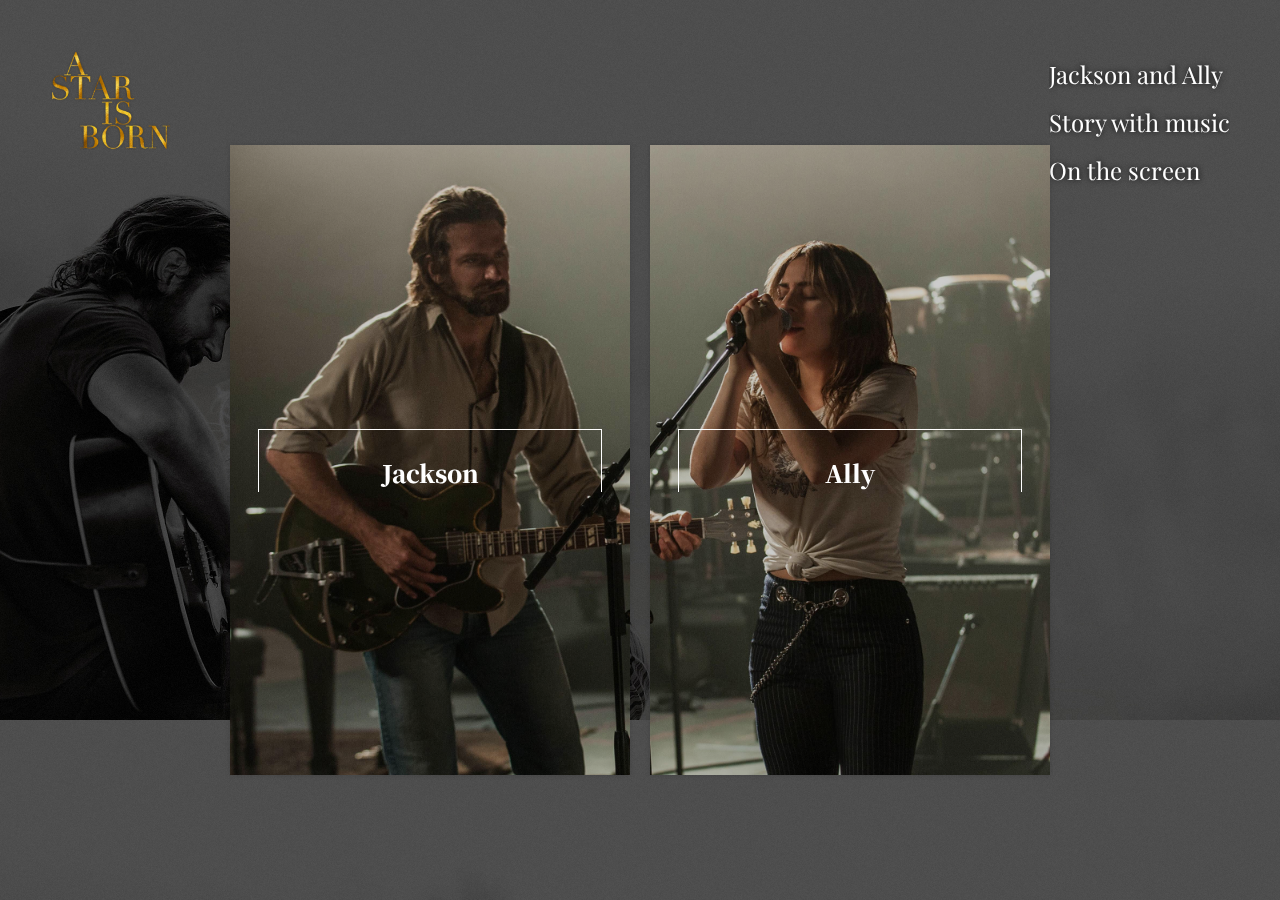
==== charcater.html @ 29316add "test" ====
<!DOCTYPE html>
<html lang="KO">
<head>
    <meta charset="UTF-8">
    <meta name="viewport" content="width=device-width, initial-scale=1.0">
    <title>A Star is born</title>
    <link rel="stylesheet" href="./css/style_c.css">
    <link href="https://fonts.googleapis.com/css2?family=Noto+Serif+KR:wght@200;400;700;900&family=Playfair+Display:wght@400;700;900&display=swap" rel="stylesheet">
</head>
<body>
    <header class="header">
        <a href="./main.html"><img src="./img/logo.png" width="121" height="100" alt="메인로고"></a>
    </header>
    <nav class="nav">
        <a href="./charcater.html">Jackson and Ally</a><br>
        <a href="./story.html">Story with music</a><br>
        <a href="./video.html">On the screen</a>
    </nav>
    <section class="charcater">
        <figure class="snip1200">
            <img src="./img/jackson.jpg" alt="sq-sample27" />
            <figcaption>
              <p><span>"음악이란 12개의 음계를 자기<br>스타일에 맞춰 만드는 거야.<br>그리고 난 당신의 음악이 좋아."</span><br><br>잭슨 메인(Jackson "Jack" Maine)은 컨트리 뮤직을 하는 한 시대를 풍미했던 아티스트이다.<br><br>처음부터 유명한 락스타는 아니었지만, 아무것도 없는 애리조나에서 기타를 가장 잘 치는 아이었다. 어머니가 죽고 아버지와 단 둘이 살던 어린 잭슨은 매일 술취한 아버지의 모습을 보며 자란 잭에게 사랑은 무엇이었을까?<br><br>술과 약에 빠져있는 잭슨은 공연이 끝난 후 들린 어느 한 바에서 분장을 하고 "La vie en rose"를 부르는 앨리를 발견하고 그녀의 음악에 매료된다. 잭슨은 누구나 알아보는 유명 스타였지만 이에 연연하지 않고 쇼가 끝난 후 남아서 앨리를 만난다.</p>
              <div class="heading">
                <h2><span>Jackson</span></h2>
              </div>
            </figcaption>
            <a href="#"></a>
          </figure>
          <figure class="snip1200">
            <img src="./img/ally.jpg" alt="sq-sample27" />
            <figcaption>
              <p><span>"내가 쓴 노래는 부르지 않아요.<br>편하지가 않아서요."</span><br><br>앨리(Ally)는 노래, 작사, 작곡능력을 모두 갖춘 천부적인 재능을 가졌지만 코가 너무 커서 예쁘지 않다는 평가로 인해 꿈을 이루지 못하고 웨이트리스로 살아가고 있었다.<br><br>퇴근 후에는 바에서 분장을 하고 노래를 했는데 어느 날 잭슨 메인이 바에 찾아와 앨리의 노래를 듣고 둘의 인연이 시작된다. 잭슨의 공연에 초대받은 앨리, 잭슨은 앨리가 만든 곡을 연주하기 시작했고 앨리를 무대 위로 부른다. 처음으로 대중 앞에서 자신의 노래를 하게 된 앨리, 잭슨과 함께 한 공연 영상이 유튜브에 올라가면서 앨리는 한순간 유튜브 스타가 된다.<br><br>잭슨의 제안을 받아 잭슨과 함께 공연을 다니던 앨리에게 어느날 스타 프로듀서 겸 매니저인 레즈가 다가와 음반제작 및 정식 가수 데뷔를 제안하고, 잭슨과의 상의 끝에 제안을 수락한다.</p>
              <div class="heading">
                <h2><span>Ally</span></h2>
              </div>
            </figcaption>
            <a href="#"></a>
          </figure>
    </section>
    <script src="./js/script.js"></script>
</body>
</html>
---- css/style_c.css ----
* {
    margin: 0; padding: 0;
    font-family: 'Noto Serif KR','Playfair Display', serif;
    /*font-family: 'Playfair Display', serif;*/
    overflow-x: hidden;
    /*background-color: #1b1b1b;*/
}
a {
    font-family: 'Playfair Display', serif;
    color: #fff;
    text-decoration: none;
}
a:hover {
    color: #d1920b;
}
.header {
    position: fixed;
    top: 50px;
    left: 50px;
}
.nav {
    display: block;
    position: fixed;
    top: 50px;
    right: 50px;
    font-size: 24px;
    line-height: 48px;
    text-shadow: 0px 0px 6px #000;
}

/* 캐릭터페이지 */
body {
    background-image: url(../img/character-bg.jpg);
    background-size: cover;
}
section.charcater {
    position: absolute;
    text-align: center;
    top: 15%;
    left: 50%;
    margin-left: -420px;
    display: flex;
}
figure.snip1200 {
    position: relative;
    overflow: hidden;
    margin: 10px;
    min-width: 400px;
    max-width: 400px;
    max-height: 70vh;
    width: 100%;
    background: #000000;
    color: #ffffff;
    text-align: center;
    box-shadow: 0 0 5px rgba(0, 0, 0, 0.15);
    font-size: 16px;
}
figure.snip1200 * {
    -webkit-box-sizing: border-box;
    box-sizing: border-box;
    -webkit-transition: all 0.45s ease-in-out;
    transition: all 0.45s ease-in-out;
}
figure.snip1200 img {
    max-width: 100%;
    position: relative;
    opacity: 0.8;
}
figure.snip1200 figcaption {
    display: block;
    position: absolute;
    top: 45%;
    left: 7%;
    right: 7%;
    bottom: 45%;
    border: 1px solid white;
    border-width: 1px 1px 0;
    overflow: hidden;
}
figure.snip1200 .heading {
    overflow: hidden;
    -webkit-transform: translateY(50%);
    transform: translateY(50%);
    position: absolute;
    bottom: 20px;
    width: 100%;
}
  
figure.snip1200 h2 span {
    font-weight: 900;
}
figure.snip1200 h2:before,
figure.snip1200 h2:after {
    position: absolute;
    display: block;
    width: 1000%;
    height: 1px;
    content: '';
    background: white;
    top: 100%;
}
figure.snip1200 h2:before {
    left: -1000%;
}
figure.snip1200 h2:after {
    right: -1000%;
}
figure.snip1200 p {
    top: 50%;
    -webkit-transform: translateY(-50%);
    transform: translateY(-50%);
    position: absolute;
    width: 100%;
    padding: 0 20px;
    margin: 0;
    opacity: 0;
    line-height: 1.6em;
    font-size: 0.9em;
    font-weight: 400;
}
figure.snip1200 p span {
    font-size: 20px;
    font-weight: 700;
}
figure.snip1200 a {
    left: 0;
    right: 0;
    top: 0;
    bottom: 0;
    position: absolute;
    z-index: 1;
}
figure.snip1200:hover img,
figure.snip1200.hover img {
    opacity: 0.25;
    -webkit-transform: scale(1.1);
    transform: scale(1.1);
}
figure.snip1200:hover figcaption,
figure.snip1200.hover figcaption {
    top: 7%;
    bottom: 7%;
}
figure.snip1200:hover p,
figure.snip1200.hover p {
    opacity: 1;
    -webkit-transition-delay: 0.35s;
    transition-delay: 0.35s;
}
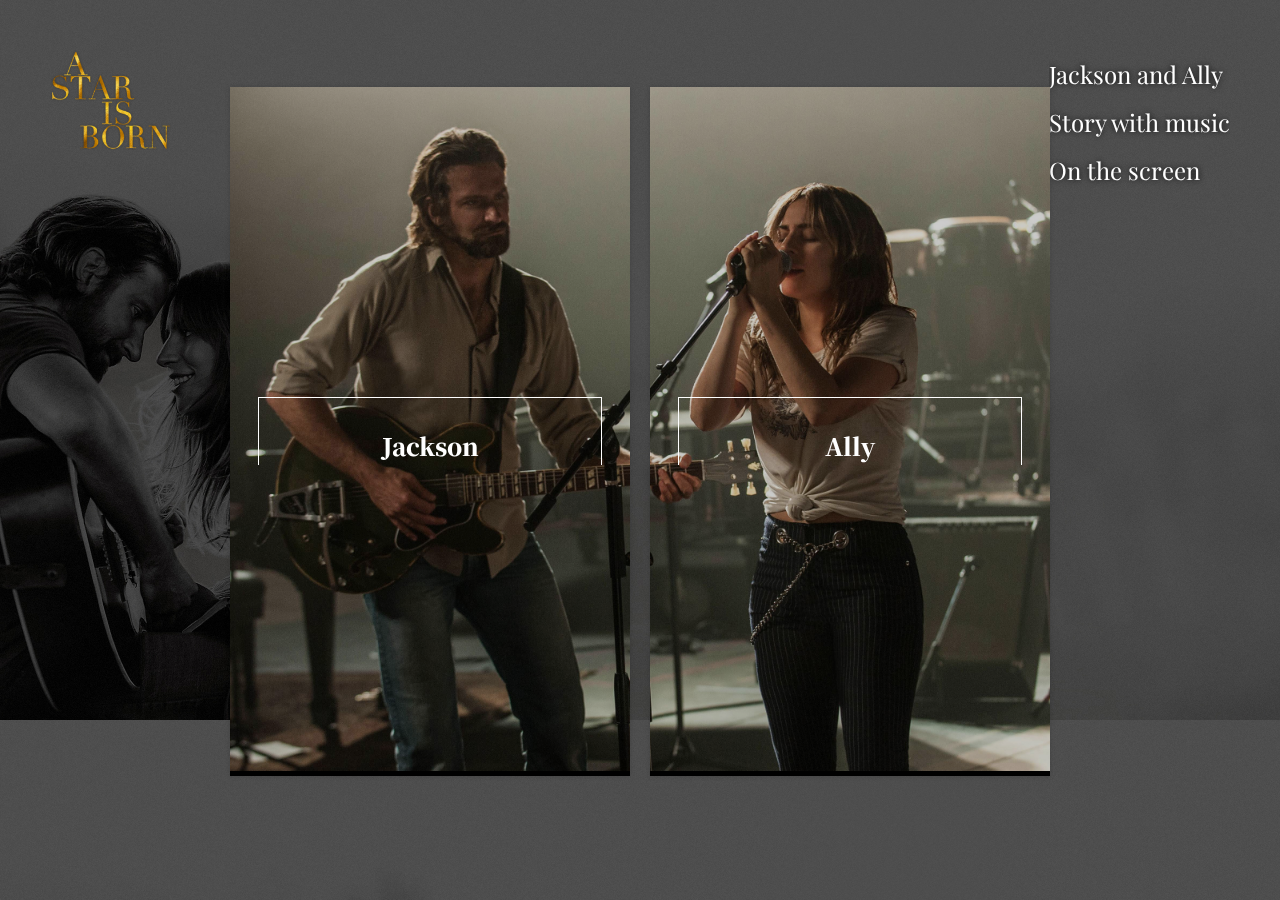
==== commit 508b0011: "0706수정3." ====
--- a/charcater.html
+++ b/charcater.html
@@ -3,10 +3,11 @@
 <head>
     <meta charset="UTF-8">
     <meta name="viewport" content="width=device-width, initial-scale=1.0">
-    <title>A Star is born</title>
+    <title>Jackson and Ally : A Star is born</title>
     <link rel="stylesheet" href="./css/style_c.css">
     <link href="https://fonts.googleapis.com/css2?family=Noto+Serif+KR:wght@200;400;700;900&family=Playfair+Display:wght@400;700;900&display=swap" rel="stylesheet">
 </head>
+<!--1366x768, 크롬브라우저에 최적화 되어 있습니다.-->
 <body>
     <header class="header">
         <a href="./main.html"><img src="./img/logo.png" width="121" height="100" alt="메인로고"></a>
@@ -18,9 +19,9 @@
     </nav>
     <section class="charcater">
         <figure class="snip1200">
-            <img src="./img/jackson.jpg" alt="sq-sample27" />
+            <img src="./img/jackson.jpg" alt="Jackson Maine" />
             <figcaption>
-              <p><span>"음악이란 12개의 음계를 자기<br>스타일에 맞춰 만드는 거야.<br>그리고 난 당신의 음악이 좋아."</span><br><br>잭슨 메인(Jackson "Jack" Maine)은 컨트리 뮤직을 하는 한 시대를 풍미했던 아티스트이다.<br><br>처음부터 유명한 락스타는 아니었지만, 아무것도 없는 애리조나에서 기타를 가장 잘 치는 아이었다. 어머니가 죽고 아버지와 단 둘이 살던 어린 잭슨은 매일 술취한 아버지의 모습을 보며 자란 잭에게 사랑은 무엇이었을까?<br><br>술과 약에 빠져있는 잭슨은 공연이 끝난 후 들린 어느 한 바에서 분장을 하고 "La vie en rose"를 부르는 앨리를 발견하고 그녀의 음악에 매료된다. 잭슨은 누구나 알아보는 유명 스타였지만 이에 연연하지 않고 쇼가 끝난 후 남아서 앨리를 만난다.</p>
+              <p><span>"음악이란 12개의 음계를 자기<br>스타일에 맞춰 만드는 거야.<br>그리고 난 당신의 음악이 좋아."</span><br><br>잭슨 메인(Jackson "Jack" Maine)은 한 시대를 풍미했던 컨트리 뮤직 아티스트이다.<br><br>처음부터 유명한 락스타는 아니었지만, 아무것도 없는 애리조나에서 기타를 가장 잘 치는 아이었다. 어머니가 죽고 매일 술취한 아버지의 모습을 보며 자란 잭에게 사랑은 무엇이었을까?<br><br>술과 약에 빠져있는 잭슨은 공연이 끝난 후 들린 어느 한 바에서 "La vie en rose"를 부르는 앨리를 발견하고 그녀의 음악에 매료된다. 잭슨은 누구나 알아보는 유명 스타였지만 이에 연연하지 않고 쇼가 끝난 후 남아 앨리를 만난다.</p>
               <div class="heading">
                 <h2><span>Jackson</span></h2>
               </div>
@@ -28,9 +29,9 @@
             <a href="#"></a>
           </figure>
           <figure class="snip1200">
-            <img src="./img/ally.jpg" alt="sq-sample27" />
+            <img src="./img/ally.jpg" alt="Ally" />
             <figcaption>
-              <p><span>"내가 쓴 노래는 부르지 않아요.<br>편하지가 않아서요."</span><br><br>앨리(Ally)는 노래, 작사, 작곡능력을 모두 갖춘 천부적인 재능을 가졌지만 코가 너무 커서 예쁘지 않다는 평가로 인해 꿈을 이루지 못하고 웨이트리스로 살아가고 있었다.<br><br>퇴근 후에는 바에서 분장을 하고 노래를 했는데 어느 날 잭슨 메인이 바에 찾아와 앨리의 노래를 듣고 둘의 인연이 시작된다. 잭슨의 공연에 초대받은 앨리, 잭슨은 앨리가 만든 곡을 연주하기 시작했고 앨리를 무대 위로 부른다. 처음으로 대중 앞에서 자신의 노래를 하게 된 앨리, 잭슨과 함께 한 공연 영상이 유튜브에 올라가면서 앨리는 한순간 유튜브 스타가 된다.<br><br>잭슨의 제안을 받아 잭슨과 함께 공연을 다니던 앨리에게 어느날 스타 프로듀서 겸 매니저인 레즈가 다가와 음반제작 및 정식 가수 데뷔를 제안하고, 잭슨과의 상의 끝에 제안을 수락한다.</p>
+              <p><span>"내가 쓴 노래는 부르지 않아요.<br>편하지가 않아서요."</span><br><br>앨리(Ally)는 노래, 작사, 작곡에서 모두 천부적인 재능을 가졌지만 스스로의 외모에 자신감을 잃어 가수의 꿈을 이루지 못하고 웨이트리스로 살아가고 있었다.<br><br>퇴근 후엔 바에서 노래를 했는데 어느 날 우연히 잭슨 메인이 찾아와 노래를 듣고 인연이 시작된다. 잭슨의 공연에 초대받은 앨리, 잭슨은 앨리가 만든 곡을 연주하며 앨리를 무대 위로 부른다. 처음으로 대중 앞에서 자신의 노래를 하게 된 앨리, 잭슨과 함께 한 공연 영상이 화제가 되며 앨리는 단숨에 스타가 된다.<br><br>잭슨과 공연을 다니던 어느날 스타 프로듀서인 레즈가 다가와 앨리에게 정식 가수 데뷔를 제안하고, 잭슨과의 상의 끝에 제안을 수락한다.</p>
               <div class="heading">
                 <h2><span>Ally</span></h2>
               </div>
--- a/css/style_c.css
+++ b/css/style_c.css
@@ -36,7 +36,7 @@
 section.charcater {
     position: absolute;
     text-align: center;
-    top: 15%;
+    top: 8.5%;
     left: 50%;
     margin-left: -420px;
     display: flex;
@@ -47,7 +47,7 @@
     margin: 10px;
     min-width: 400px;
     max-width: 400px;
-    max-height: 70vh;
+    max-height: 85vh;
     width: 100%;
     background: #000000;
     color: #ffffff;
